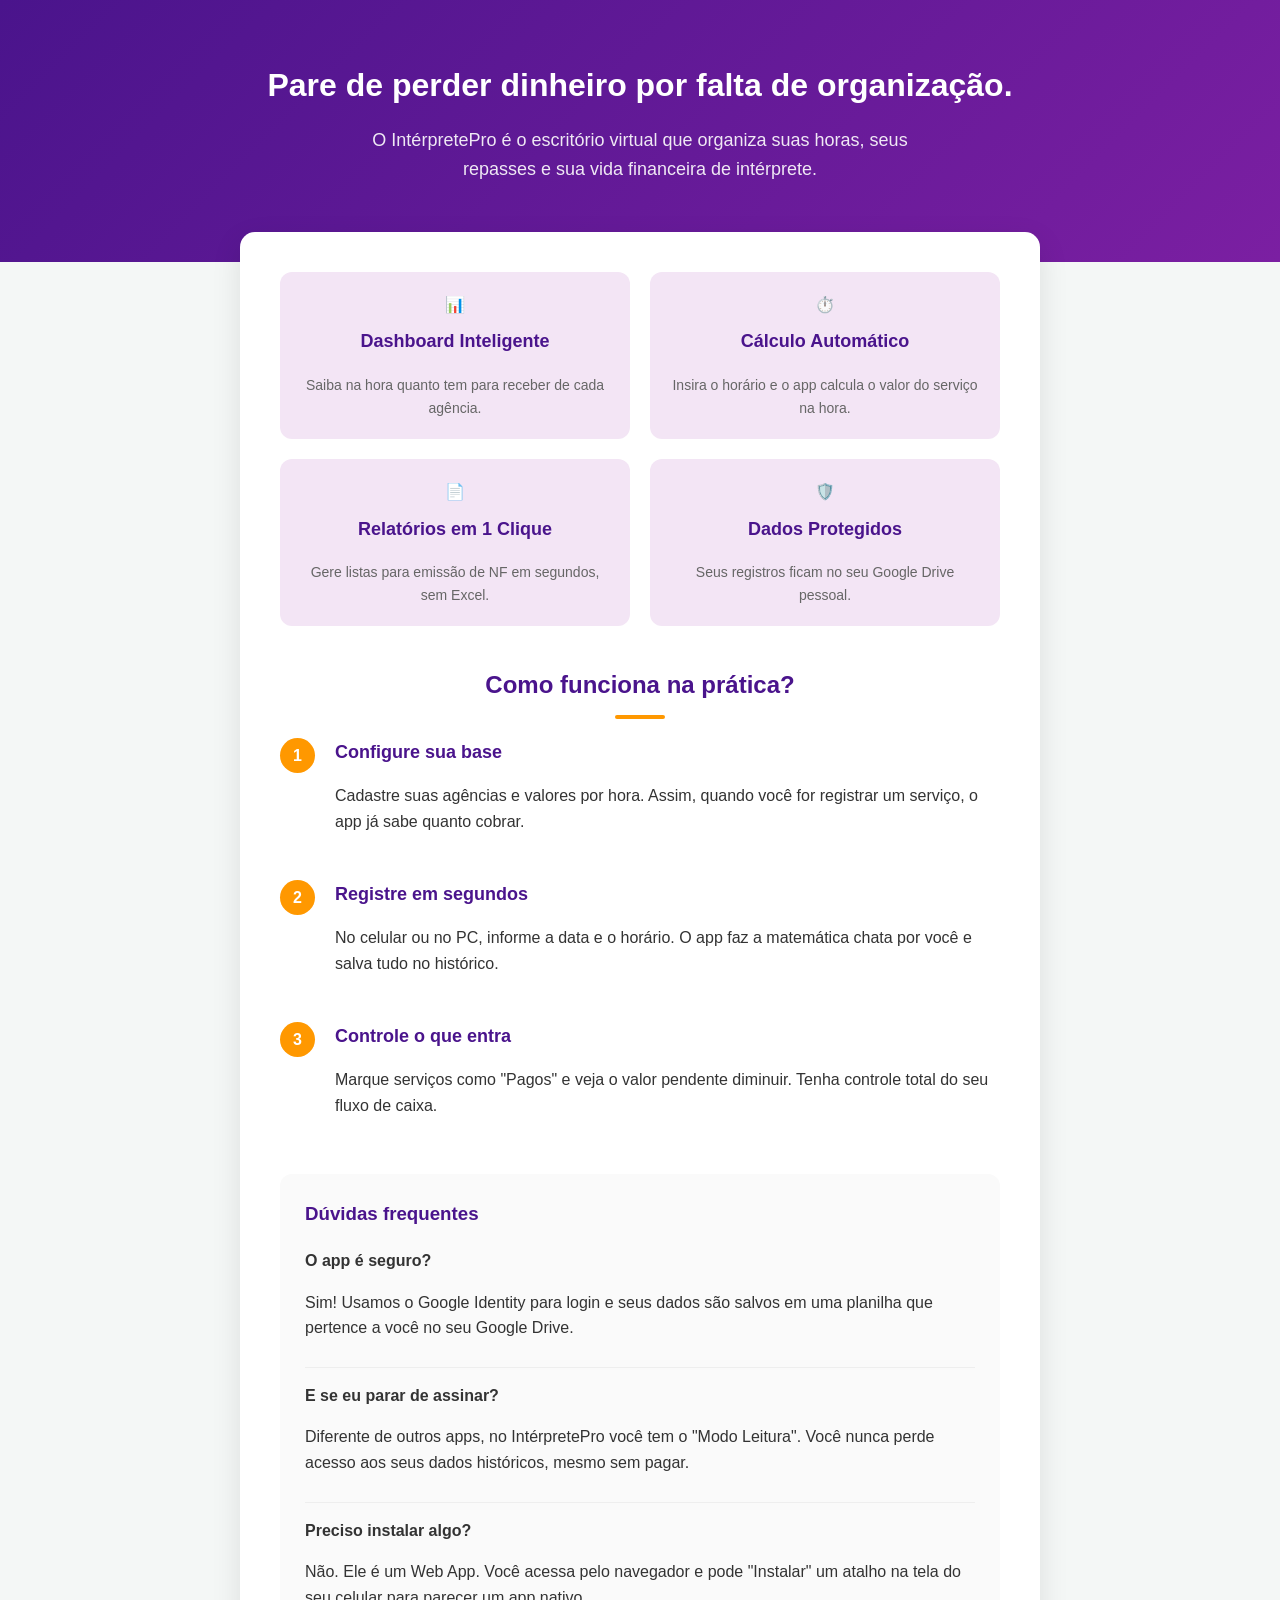
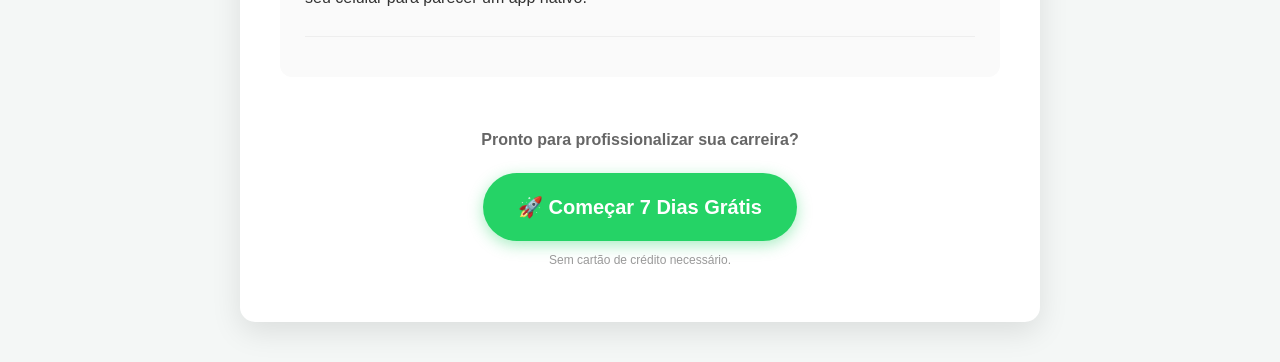
==== como-funciona.html @ 956e814c "Create como-funciona.html" ====
<!DOCTYPE html>
<html lang="pt-br">

<head>
    <meta charset="UTF-8">
    <meta name="viewport" content="width=device-width, initial-scale=1.0">
    <title>Conheça o IntérpretePro | Gestão para Intérpretes de LIBRAS</title>
    <style>
        /* Manteremos sua base de CSS, mas adicionando toques de Landing Page */
        body {
            font-family: 'Segoe UI', sans-serif;
            background-color: #f4f7f6;
            margin: 0;
            color: #333;
            line-height: 1.6;
        }

        .hero {
            background: linear-gradient(135deg, #4a148c, #7b1fa2);
            color: white;
            padding: 60px 20px;
            text-align: center;
        }

        .hero h1 {
            font-size: 32px;
            margin: 0;
            font-weight: 900;
        }

        .hero p {
            font-size: 18px;
            opacity: 0.9;
            margin-top: 15px;
            max-width: 600px;
            margin-left: auto;
            margin-right: auto;
        }

        .container {
            max-width: 800px;
            margin: -30px auto 40px;
            background: white;
            border-radius: 15px;
            box-shadow: 0 10px 30px rgba(0, 0, 0, 0.1);
            padding: 40px;
            box-sizing: border-box;
        }

        /* Seção de Benefícios (Venda) */
        .venda-grid {
            display: grid;
            grid-template-columns: 1fr 1fr;
            gap: 20px;
            margin-bottom: 40px;
        }

        .venda-card {
            background: #f3e5f5;
            padding: 20px;
            border-radius: 12px;
            text-align: center;
        }

        .venda-card h3 {
            color: #4a148c;
            margin-top: 10px;
            font-size: 18px;
        }

        .venda-card p {
            font-size: 14px;
            color: #666;
            margin: 0;
        }

        .section-title {
            text-align: center;
            color: #4a148c;
            margin-top: 40px;
            font-size: 24px;
            position: relative;
        }

        .section-title::after {
            content: '';
            display: block;
            width: 50px;
            height: 4px;
            background: #FF9800;
            margin: 10px auto;
            border-radius: 2px;
        }

        .step {
            display: flex;
            gap: 20px;
            margin-bottom: 30px;
            align-items: flex-start;
        }

        .step-num {
            background: #FF9800;
            color: white;
            width: 35px;
            height: 35px;
            border-radius: 50%;
            display: flex;
            align-items: center;
            justify-content: center;
            font-weight: bold;
            flex-shrink: 0;
        }

        .step-content h4 {
            margin: 0 0 5px 0;
            color: #4a148c;
            font-size: 18px;
        }

        .faq {
            background: #fafafa;
            padding: 25px;
            border-radius: 12px;
            margin-top: 40px;
        }

        .faq h3 {
            margin-top: 0;
            color: #4a148c;
        }

        .faq-item {
            margin-bottom: 15px;
            border-bottom: 1px solid #eee;
            padding-bottom: 10px;
        }

        .faq-item strong {
            display: block;
            color: #333;
            margin-bottom: 5px;
        }

        .cta-final {
            text-align: center;
            margin-top: 50px;
        }

        .btn-principal {
            background: #25D366;
            color: white;
            padding: 18px 35px;
            border-radius: 50px;
            text-decoration: none;
            font-weight: bold;
            font-size: 20px;
            display: inline-block;
            box-shadow: 0 4px 15px rgba(37, 211, 102, 0.4);
            transition: transform 0.2s;
        }

        .btn-principal:hover {
            transform: scale(1.05);
        }

        @media (max-width: 600px) {
            .venda-grid {
                grid-template-columns: 1fr;
            }

            .container {
                margin-top: 0;
                border-radius: 0;
                padding: 20px;
            }
        }
    </style>
</head>

<body>

    <div class="hero">
        <h1>Pare de perder dinheiro por falta de organização.</h1>
        <p>O IntérpretePro é o escritório virtual que organiza suas horas, seus repasses e sua vida financeira de
            intérprete.</p>
    </div>

    <div class="container">
        <div class="venda-grid">
            <div class="venda-card">
                <span>📊</span>
                <h3>Dashboard Inteligente</h3>
                <p>Saiba na hora quanto tem para receber de cada agência.</p>
            </div>
            <div class="venda-card">
                <span>⏱️</span>
                <h3>Cálculo Automático</h3>
                <p>Insira o horário e o app calcula o valor do serviço na hora.</p>
            </div>
            <div class="venda-card">
                <span>📄</span>
                <h3>Relatórios em 1 Clique</h3>
                <p>Gere listas para emissão de NF em segundos, sem Excel.</p>
            </div>
            <div class="venda-card">
                <span>🛡️</span>
                <h3>Dados Protegidos</h3>
                <p>Seus registros ficam no seu Google Drive pessoal.</p>
            </div>
        </div>

        <h2 class="section-title">Como funciona na prática?</h2>

        <div class="step">
            <div class="step-num">1</div>
            <div class="step-content">
                <h4>Configure sua base</h4>
                <p>Cadastre suas agências e valores por hora. Assim, quando você for registrar um serviço, o app já sabe
                    quanto cobrar.</p>
            </div>
        </div>

        <div class="step">
            <div class="step-num">2</div>
            <div class="step-content">
                <h4>Registre em segundos</h4>
                <p>No celular ou no PC, informe a data e o horário. O app faz a matemática chata por você e salva tudo
                    no histórico.</p>
            </div>
        </div>

        <div class="step">
            <div class="step-num">3</div>
            <div class="step-content">
                <h4>Controle o que entra</h4>
                <p>Marque serviços como "Pagos" e veja o valor pendente diminuir. Tenha controle total do seu fluxo de
                    caixa.</p>
            </div>
        </div>

        <div class="faq">
            <h3>Dúvidas frequentes</h3>
            <div class="faq-item">
                <strong>O app é seguro?</strong>
                <p>Sim! Usamos o Google Identity para login e seus dados são salvos em uma planilha que pertence a você
                    no seu Google Drive.</p>
            </div>
            <div class="faq-item">
                <strong>E se eu parar de assinar?</strong>
                <p>Diferente de outros apps, no IntérpretePro você tem o "Modo Leitura". Você nunca perde acesso aos
                    seus dados históricos, mesmo sem pagar.</p>
            </div>
            <div class="faq-item">
                <strong>Preciso instalar algo?</strong>
                <p>Não. Ele é um Web App. Você acessa pelo navegador e pode "Instalar" um atalho na tela do seu celular
                    para parecer um app nativo.</p>
            </div>
        </div>

        <div class="cta-final">
            <p style="margin-bottom: 20px; font-weight: bold; color: #666;">Pronto para profissionalizar sua carreira?
            </p>
            <a href="index.html" class="btn-principal">🚀 Começar 7 Dias Grátis</a>
            <p style="font-size: 12px; color: #999; margin-top: 10px;">Sem cartão de crédito necessário.</p>
        </div>
    </div>

</body>

</html>
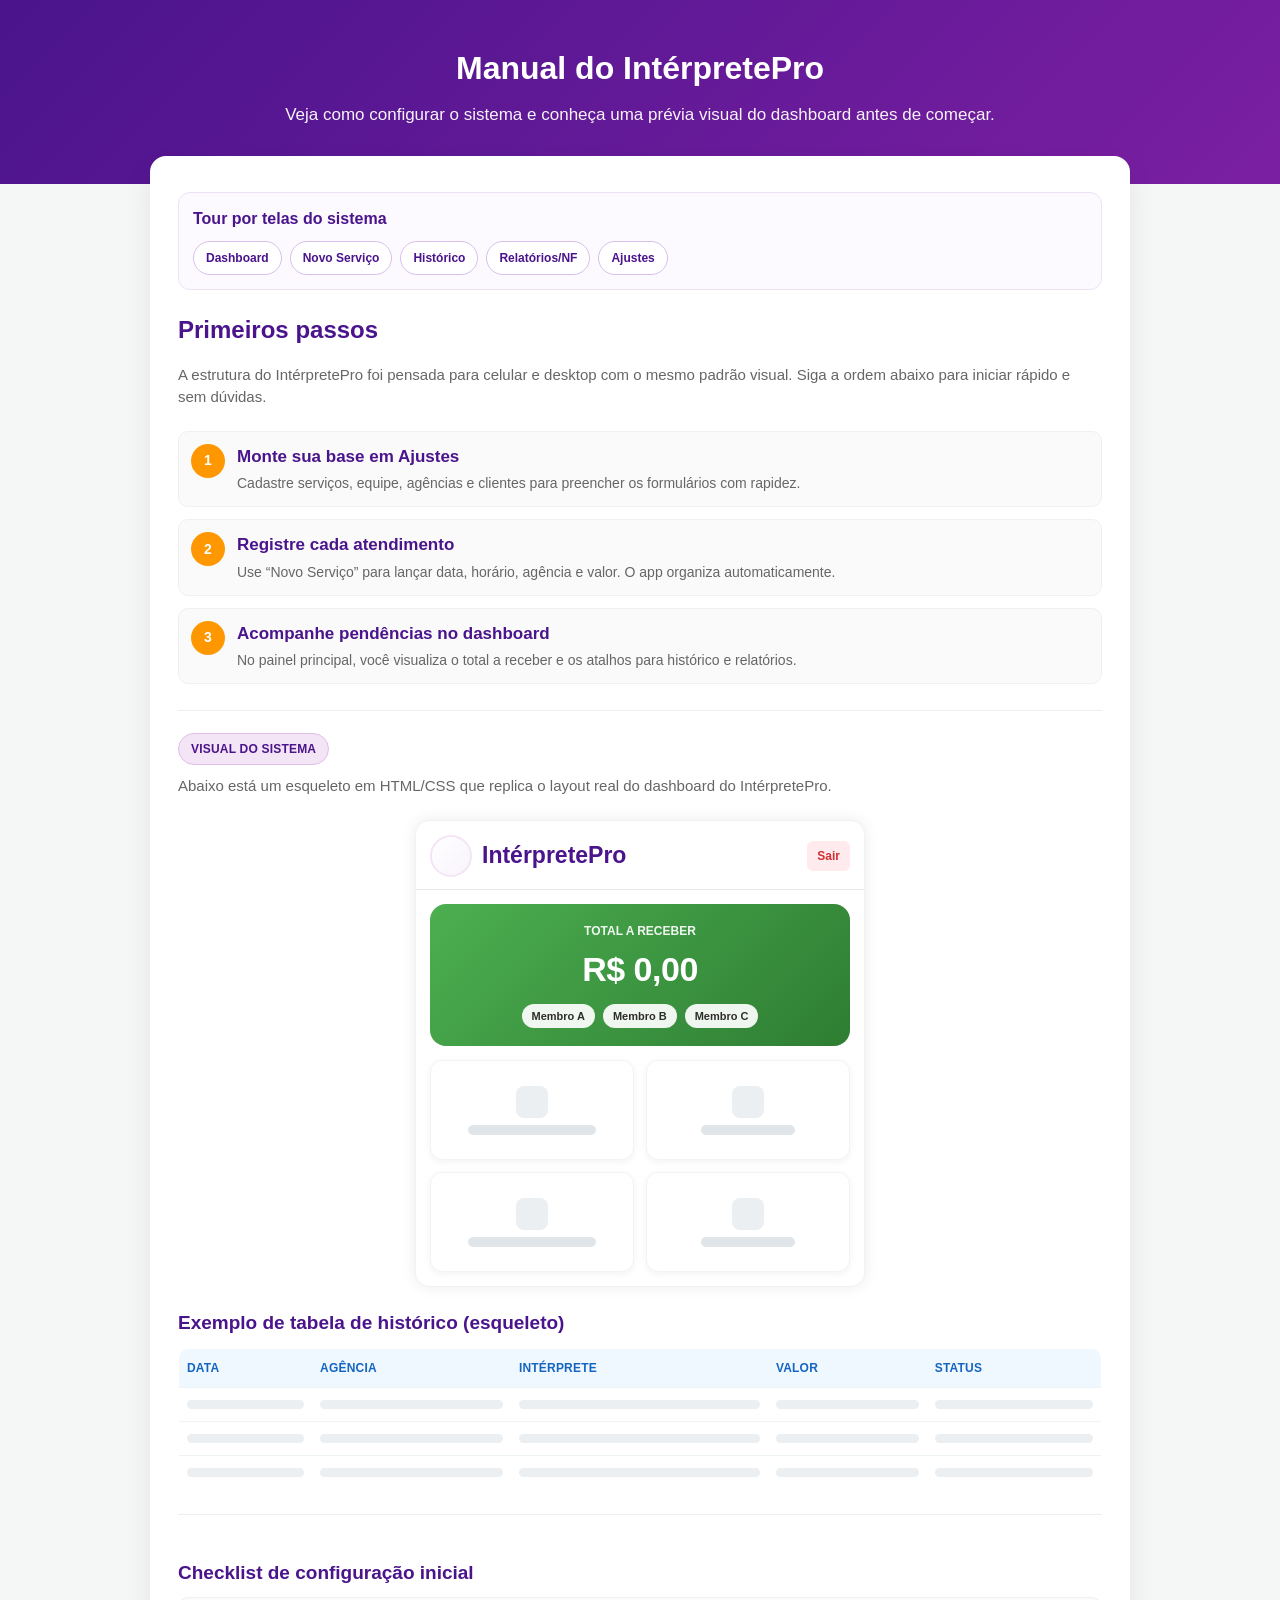
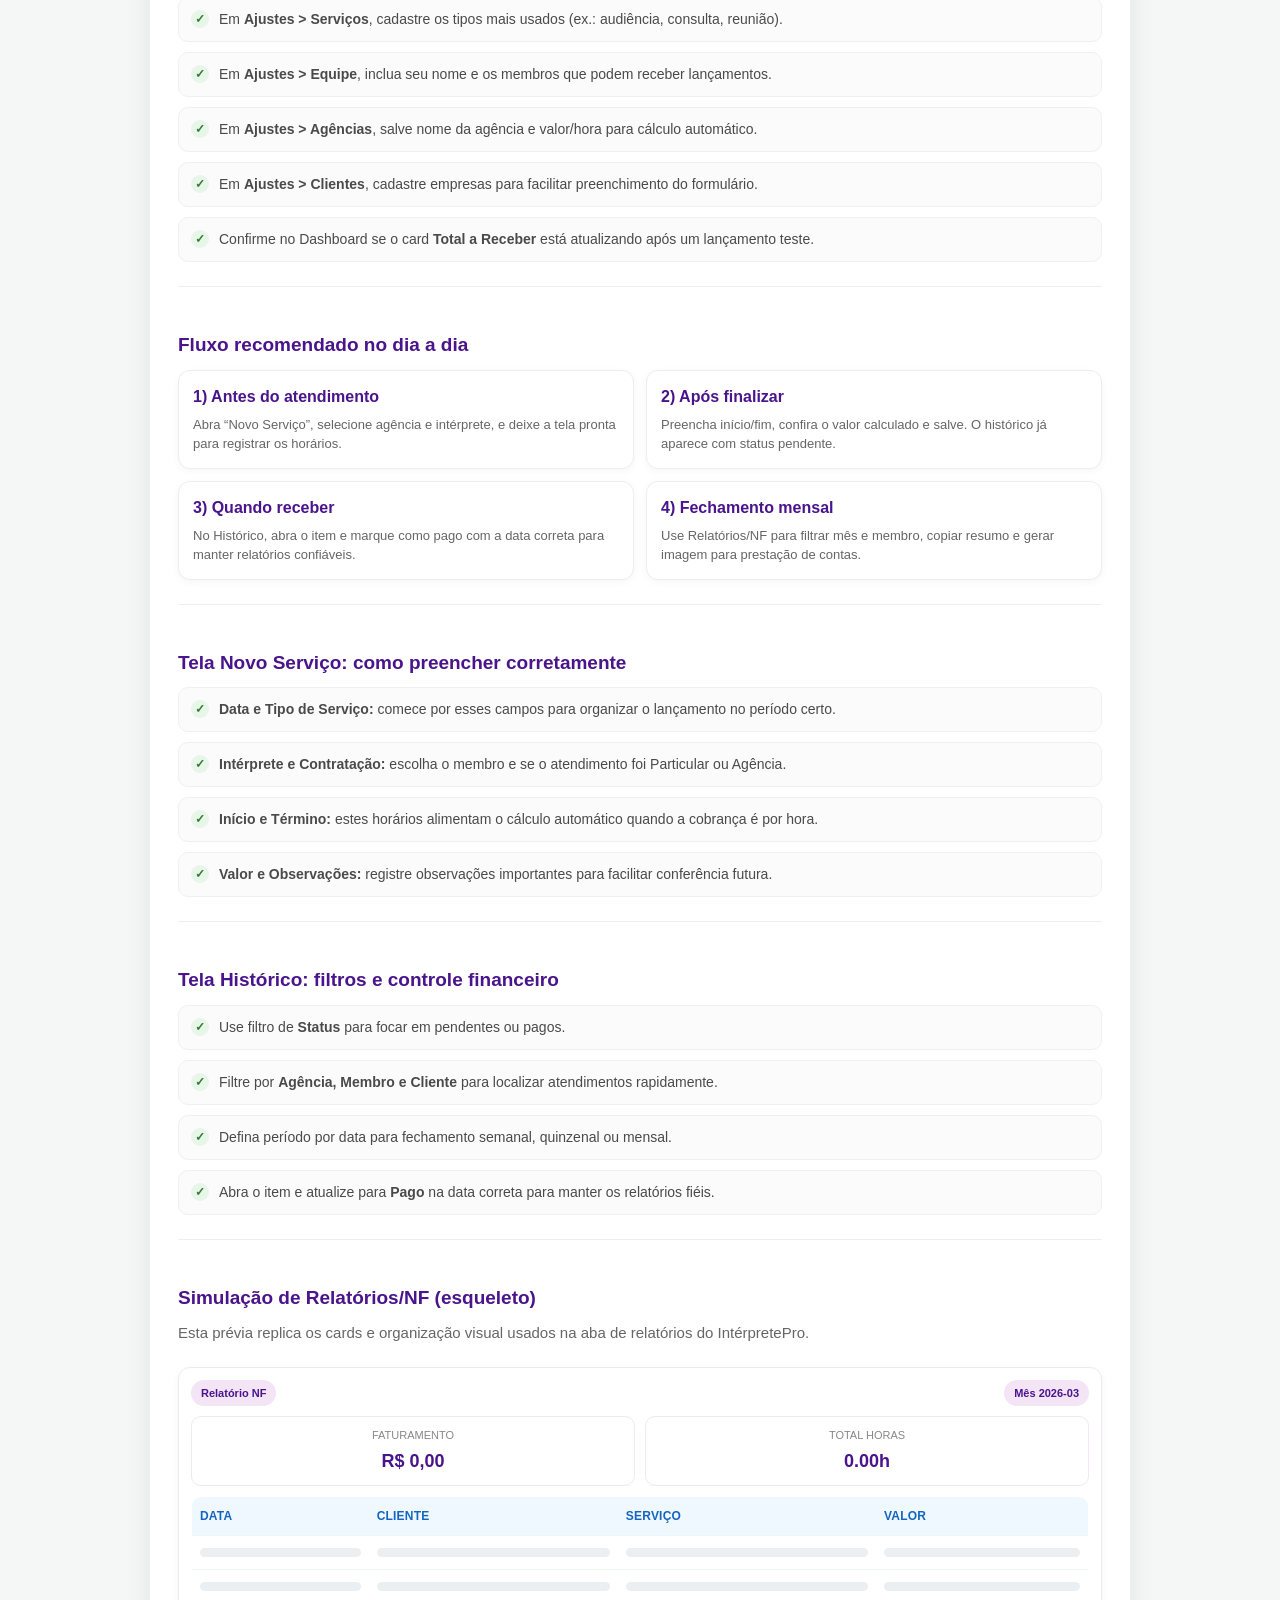
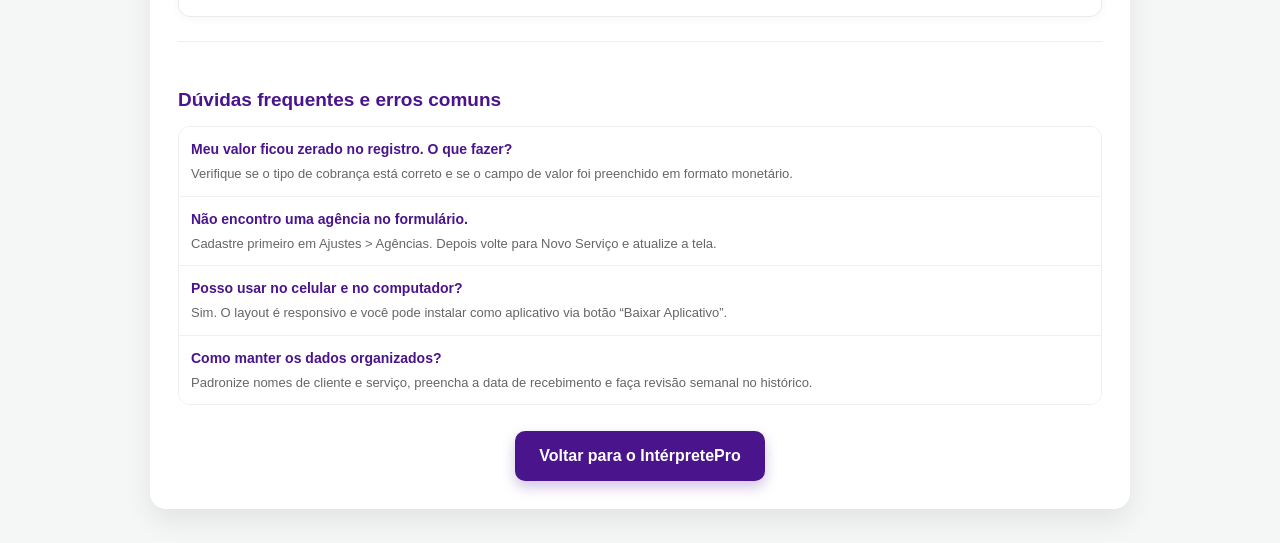
==== commit 727f6ad4: "Update como-funciona.html" ====
--- a/como-funciona.html
+++ b/como-funciona.html
@@ -1,271 +1,799 @@
 <!DOCTYPE html>
 <html lang="pt-br">
-
 <head>
-    <meta charset="UTF-8">
-    <meta name="viewport" content="width=device-width, initial-scale=1.0">
-    <title>Conheça o IntérpretePro | Gestão para Intérpretes de LIBRAS</title>
-    <style>
-        /* Manteremos sua base de CSS, mas adicionando toques de Landing Page */
-        body {
-            font-family: 'Segoe UI', sans-serif;
-            background-color: #f4f7f6;
-            margin: 0;
-            color: #333;
-            line-height: 1.6;
-        }
-
-        .hero {
-            background: linear-gradient(135deg, #4a148c, #7b1fa2);
-            color: white;
-            padding: 60px 20px;
-            text-align: center;
-        }
-
-        .hero h1 {
-            font-size: 32px;
-            margin: 0;
-            font-weight: 900;
-        }
-
-        .hero p {
-            font-size: 18px;
-            opacity: 0.9;
-            margin-top: 15px;
-            max-width: 600px;
-            margin-left: auto;
-            margin-right: auto;
-        }
-
-        .container {
-            max-width: 800px;
-            margin: -30px auto 40px;
-            background: white;
-            border-radius: 15px;
-            box-shadow: 0 10px 30px rgba(0, 0, 0, 0.1);
-            padding: 40px;
-            box-sizing: border-box;
-        }
-
-        /* Seção de Benefícios (Venda) */
-        .venda-grid {
-            display: grid;
-            grid-template-columns: 1fr 1fr;
-            gap: 20px;
-            margin-bottom: 40px;
-        }
-
-        .venda-card {
-            background: #f3e5f5;
-            padding: 20px;
-            border-radius: 12px;
-            text-align: center;
-        }
-
-        .venda-card h3 {
-            color: #4a148c;
-            margin-top: 10px;
-            font-size: 18px;
-        }
-
-        .venda-card p {
-            font-size: 14px;
-            color: #666;
-            margin: 0;
-        }
-
-        .section-title {
-            text-align: center;
-            color: #4a148c;
-            margin-top: 40px;
-            font-size: 24px;
-            position: relative;
-        }
-
-        .section-title::after {
-            content: '';
-            display: block;
-            width: 50px;
-            height: 4px;
-            background: #FF9800;
-            margin: 10px auto;
-            border-radius: 2px;
-        }
-
-        .step {
-            display: flex;
-            gap: 20px;
-            margin-bottom: 30px;
-            align-items: flex-start;
-        }
-
-        .step-num {
-            background: #FF9800;
-            color: white;
-            width: 35px;
-            height: 35px;
-            border-radius: 50%;
-            display: flex;
-            align-items: center;
-            justify-content: center;
-            font-weight: bold;
-            flex-shrink: 0;
-        }
-
-        .step-content h4 {
-            margin: 0 0 5px 0;
-            color: #4a148c;
-            font-size: 18px;
-        }
-
-        .faq {
-            background: #fafafa;
-            padding: 25px;
-            border-radius: 12px;
-            margin-top: 40px;
-        }
-
-        .faq h3 {
-            margin-top: 0;
-            color: #4a148c;
-        }
-
-        .faq-item {
-            margin-bottom: 15px;
-            border-bottom: 1px solid #eee;
-            padding-bottom: 10px;
-        }
-
-        .faq-item strong {
-            display: block;
-            color: #333;
-            margin-bottom: 5px;
-        }
-
-        .cta-final {
-            text-align: center;
-            margin-top: 50px;
-        }
-
-        .btn-principal {
-            background: #25D366;
-            color: white;
-            padding: 18px 35px;
-            border-radius: 50px;
-            text-decoration: none;
-            font-weight: bold;
-            font-size: 20px;
-            display: inline-block;
-            box-shadow: 0 4px 15px rgba(37, 211, 102, 0.4);
-            transition: transform 0.2s;
-        }
-
-        .btn-principal:hover {
-            transform: scale(1.05);
-        }
-
-        @media (max-width: 600px) {
-            .venda-grid {
-                grid-template-columns: 1fr;
-            }
-
-            .container {
-                margin-top: 0;
-                border-radius: 0;
-                padding: 20px;
-            }
-        }
-    </style>
+  <meta charset="UTF-8">
+  <meta name="viewport" content="width=device-width, initial-scale=1.0">
+  <title>Como Funciona | IntérpretePro</title>
+  <style>
+    :root {
+      --roxo: #4a148c;
+      --roxo-claro: #f3e5f5;
+      --laranja: #FF9800;
+      --verde: #2E7D32;
+      --texto: #333;
+      --texto-sec: #666;
+      --borda: #e6e6e6;
+      --bg: #f4f7f6;
+      --card: #ffffff;
+    }
+
+    * {
+      box-sizing: border-box;
+    }
+
+    body {
+      margin: 0;
+      font-family: "Segoe UI", Tahoma, Geneva, Verdana, sans-serif;
+      background: var(--bg);
+      color: var(--texto);
+      line-height: 1.5;
+      scroll-behavior: smooth;
+    }
+
+    .topo {
+      background: linear-gradient(135deg, var(--roxo), #7b1fa2);
+      color: #fff;
+      padding: 44px 20px 56px;
+      text-align: center;
+    }
+
+    .topo h1 {
+      margin: 0 0 10px;
+      font-size: 32px;
+      font-weight: 900;
+    }
+
+    .topo p {
+      margin: 0 auto;
+      max-width: 720px;
+      font-size: 17px;
+      opacity: 0.95;
+    }
+
+    .wrap {
+      width: min(980px, 94%);
+      margin: -28px auto 34px;
+      background: var(--card);
+      border-radius: 16px;
+      box-shadow: 0 12px 28px rgba(0, 0, 0, 0.08);
+      padding: 28px;
+    }
+
+    .secao-titulo {
+      margin: 0 0 16px;
+      color: var(--roxo);
+      font-size: 24px;
+      font-weight: 900;
+    }
+
+    .lead {
+      margin: 0 0 22px;
+      color: var(--texto-sec);
+      font-size: 15px;
+    }
+
+    .etapas {
+      display: grid;
+      gap: 12px;
+      margin-bottom: 26px;
+    }
+
+    .etapa {
+      display: grid;
+      grid-template-columns: 34px 1fr;
+      gap: 12px;
+      align-items: start;
+      background: #fafafa;
+      border: 1px solid #f0f0f0;
+      border-radius: 10px;
+      padding: 12px;
+    }
+
+    .etapa-num {
+      width: 34px;
+      height: 34px;
+      border-radius: 50%;
+      background: var(--laranja);
+      color: #fff;
+      display: grid;
+      place-items: center;
+      font-weight: 800;
+      font-size: 14px;
+    }
+
+    .etapa h3 {
+      margin: 0 0 4px;
+      color: var(--roxo);
+      font-size: 17px;
+    }
+
+    .etapa p {
+      margin: 0;
+      color: var(--texto-sec);
+      font-size: 14px;
+    }
+
+    .manual-area {
+      margin-top: 18px;
+      border-top: 1px solid #efefef;
+      padding-top: 22px;
+    }
+
+    .manual-label {
+      margin: 0 0 10px;
+      display: inline-block;
+      background: var(--roxo-claro);
+      color: var(--roxo);
+      border: 1px solid #e1bee7;
+      border-radius: 999px;
+      padding: 6px 12px;
+      font-size: 12px;
+      font-weight: 800;
+      letter-spacing: 0.2px;
+      text-transform: uppercase;
+    }
+
+    .tour {
+      margin: 8px 0 22px;
+      padding: 14px;
+      border: 1px solid #ece2f3;
+      background: #fcf9ff;
+      border-radius: 12px;
+    }
+
+    .tour h3 {
+      margin: 0 0 10px;
+      color: var(--roxo);
+      font-size: 16px;
+    }
+
+    .tour-links {
+      display: flex;
+      flex-wrap: wrap;
+      gap: 8px;
+    }
+
+    .tour-links a {
+      text-decoration: none;
+      color: var(--roxo);
+      border: 1px solid #d9c0eb;
+      background: #fff;
+      border-radius: 999px;
+      padding: 7px 12px;
+      font-size: 12px;
+      font-weight: 800;
+      transition: 0.2s;
+    }
+
+    .tour-links a:hover {
+      background: var(--roxo);
+      color: #fff;
+      border-color: var(--roxo);
+    }
+
+    /* Mock visual do app (esqueleto) */
+    .app-mock {
+      max-width: 450px;
+      margin: 8px auto 0;
+      border-radius: 14px;
+      background: #fff;
+      box-shadow: 0 0 15px rgba(0, 0, 0, 0.08);
+      border: 1px solid #f2f2f2;
+      overflow: hidden;
+    }
+
+    .mock-header {
+      display: flex;
+      align-items: center;
+      justify-content: space-between;
+      gap: 12px;
+      padding: 14px 14px 12px;
+      border-bottom: 1px solid var(--borda);
+    }
+
+    .mock-brand {
+      display: flex;
+      align-items: center;
+      gap: 10px;
+    }
+
+    .mock-logo {
+      width: 42px;
+      height: 42px;
+      border-radius: 50%;
+      border: 2px solid var(--roxo-claro);
+      background: linear-gradient(135deg, #fff, #f8f3fb);
+    }
+
+    .mock-brand-text {
+      font-size: 23px;
+      font-weight: 900;
+      color: var(--roxo);
+    }
+
+    .mock-logout {
+      background: #ffebee;
+      color: #d32f2f;
+      font-size: 12px;
+      font-weight: 700;
+      padding: 6px 10px;
+      border-radius: 6px;
+    }
+
+    .mock-main {
+      padding: 14px;
+    }
+
+    .mock-dash {
+      background: linear-gradient(135deg, #4CAF50, #2E7D32);
+      border-radius: 16px;
+      color: #fff;
+      text-align: center;
+      padding: 18px 14px;
+    }
+
+    .mock-dash small {
+      display: block;
+      font-size: 12px;
+      opacity: 0.92;
+      text-transform: uppercase;
+      font-weight: 700;
+    }
+
+    .mock-dash strong {
+      display: block;
+      margin-top: 4px;
+      font-size: 34px;
+      font-weight: 900;
+      letter-spacing: -0.5px;
+    }
+
+    .mock-tags {
+      margin-top: 9px;
+      display: flex;
+      justify-content: center;
+      gap: 8px;
+      flex-wrap: wrap;
+    }
+
+    .mock-tag {
+      background: rgba(255, 255, 255, 0.92);
+      color: #2d2d2d;
+      border-radius: 16px;
+      font-size: 11px;
+      padding: 4px 10px;
+      font-weight: 700;
+    }
+
+    .mock-menu {
+      margin-top: 14px;
+      display: grid;
+      grid-template-columns: 1fr 1fr;
+      gap: 12px;
+    }
+
+    .mock-btn {
+      background: #fff;
+      border: none;
+      border-radius: 12px;
+      box-shadow: 0 2px 8px rgba(0, 0, 0, 0.05);
+      min-height: 100px;
+      padding: 12px 10px;
+      text-align: center;
+      border: 1px solid #f3f3f3;
+      display: flex;
+      flex-direction: column;
+      align-items: center;
+      justify-content: center;
+      gap: 7px;
+    }
+
+    .mock-icon {
+      width: 32px;
+      height: 32px;
+      border-radius: 8px;
+      background: #eceff1;
+    }
+
+    .mock-text {
+      height: 10px;
+      border-radius: 6px;
+      background: #dfe5e8;
+      width: 70%;
+    }
+
+    .mock-text.short {
+      width: 52%;
+    }
+
+    .manual-sub {
+      margin: 22px 0 10px;
+      color: var(--roxo);
+      font-size: 19px;
+      font-weight: 800;
+    }
+
+    .tabela-mock {
+      width: 100%;
+      border-collapse: collapse;
+      overflow: hidden;
+      border-radius: 10px;
+      border: 1px solid #e8eef1;
+    }
+
+    .tabela-mock th {
+      text-align: left;
+      background: #f0f8ff;
+      color: #1565c0;
+      font-size: 12px;
+      padding: 10px 8px;
+      text-transform: uppercase;
+      letter-spacing: 0.2px;
+    }
+
+    .tabela-mock td {
+      border-top: 1px solid #eef3f5;
+      padding: 10px 8px;
+      height: 34px;
+    }
+
+    .linha-esqueleto {
+      width: 100%;
+      height: 9px;
+      border-radius: 6px;
+      background: #eceff1;
+    }
+
+    .bloco {
+      margin-top: 24px;
+      border-top: 1px solid #efefef;
+      padding-top: 22px;
+      scroll-margin-top: 20px;
+    }
+
+    .checklist {
+      display: grid;
+      gap: 10px;
+      margin: 0;
+      padding: 0;
+      list-style: none;
+    }
+
+    .checklist li {
+      display: flex;
+      gap: 10px;
+      align-items: start;
+      background: #fbfbfb;
+      border: 1px solid #f0f0f0;
+      border-radius: 10px;
+      padding: 11px 12px;
+      color: #4a4a4a;
+      font-size: 14px;
+    }
+
+    .check {
+      margin-top: 1px;
+      width: 18px;
+      height: 18px;
+      border-radius: 50%;
+      background: #e8f5e9;
+      color: var(--verde);
+      display: grid;
+      place-items: center;
+      font-size: 12px;
+      font-weight: 900;
+      flex-shrink: 0;
+    }
+
+    .fluxo-grid {
+      display: grid;
+      grid-template-columns: 1fr 1fr;
+      gap: 12px;
+    }
+
+    .fluxo-card {
+      background: #fff;
+      border: 1px solid #ededed;
+      border-radius: 12px;
+      padding: 14px;
+      box-shadow: 0 2px 8px rgba(0, 0, 0, 0.04);
+    }
+
+    .fluxo-card h4 {
+      margin: 0 0 6px;
+      color: var(--roxo);
+      font-size: 16px;
+    }
+
+    .fluxo-card p {
+      margin: 0;
+      color: var(--texto-sec);
+      font-size: 13px;
+    }
+
+    .mock-relatorio {
+      margin-top: 10px;
+      border: 1px solid #ececec;
+      border-radius: 12px;
+      padding: 12px;
+      background: #fff;
+      box-shadow: 0 2px 8px rgba(0, 0, 0, 0.04);
+    }
+
+    .mock-rel-head {
+      display: flex;
+      justify-content: space-between;
+      align-items: center;
+      margin-bottom: 10px;
+      gap: 10px;
+    }
+
+    .mock-pill {
+      background: #f3e5f5;
+      color: var(--roxo);
+      border-radius: 999px;
+      padding: 5px 10px;
+      font-size: 11px;
+      font-weight: 800;
+    }
+
+    .mock-stats {
+      display: grid;
+      grid-template-columns: 1fr 1fr;
+      gap: 10px;
+      margin-bottom: 10px;
+    }
+
+    .mock-stat {
+      border: 1px solid #f1e7f5;
+      border-radius: 10px;
+      padding: 10px;
+      background: #fff;
+      text-align: center;
+    }
+
+    .mock-stat span {
+      display: block;
+      font-size: 11px;
+      color: #888;
+      text-transform: uppercase;
+    }
+
+    .mock-stat strong {
+      display: block;
+      margin-top: 4px;
+      color: var(--roxo);
+      font-size: 18px;
+    }
+
+    .faq {
+      margin-top: 12px;
+      border: 1px solid #eeeeee;
+      border-radius: 12px;
+      overflow: hidden;
+    }
+
+    .faq-item {
+      padding: 12px;
+      border-bottom: 1px solid #f1f1f1;
+      background: #fff;
+    }
+
+    .faq-item:last-child {
+      border-bottom: none;
+    }
+
+    .faq-item strong {
+      color: var(--roxo);
+      display: block;
+      margin-bottom: 4px;
+      font-size: 14px;
+    }
+
+    .faq-item p {
+      margin: 0;
+      color: var(--texto-sec);
+      font-size: 13px;
+    }
+
+    .cta {
+      text-align: center;
+      margin-top: 26px;
+    }
+
+    .btn-voltar {
+      display: inline-block;
+      text-decoration: none;
+      background: var(--roxo);
+      color: #fff;
+      font-weight: 800;
+      padding: 13px 24px;
+      border-radius: 10px;
+      box-shadow: 0 6px 14px rgba(74, 20, 140, 0.25);
+    }
+
+    @media (max-width: 700px) {
+      .topo {
+        padding: 36px 16px 50px;
+      }
+
+      .topo h1 {
+        font-size: 27px;
+      }
+
+      .wrap {
+        width: 100%;
+        margin: -20px auto 0;
+        border-radius: 0;
+        padding: 20px 16px 30px;
+      }
+
+      .mock-brand-text {
+        font-size: 20px;
+      }
+
+      .fluxo-grid {
+        grid-template-columns: 1fr;
+      }
+    }
+  </style>
 </head>
-
 <body>
-
-    <div class="hero">
-        <h1>Pare de perder dinheiro por falta de organização.</h1>
-        <p>O IntérpretePro é o escritório virtual que organiza suas horas, seus repasses e sua vida financeira de
-            intérprete.</p>
+  <header class="topo">
+    <h1>Manual do IntérpretePro</h1>
+    <p>Veja como configurar o sistema e conheça uma prévia visual do dashboard antes de começar.</p>
+  </header>
+
+  <main class="wrap">
+    <nav class="tour" aria-label="Tour por telas">
+      <h3>Tour por telas do sistema</h3>
+      <div class="tour-links">
+        <a href="#tela-dashboard">Dashboard</a>
+        <a href="#tela-novo-servico">Novo Serviço</a>
+        <a href="#tela-historico">Histórico</a>
+        <a href="#tela-relatorios">Relatórios/NF</a>
+        <a href="#tela-ajustes">Ajustes</a>
+      </div>
+    </nav>
+
+    <h2 class="secao-titulo">Primeiros passos</h2>
+    <p class="lead">
+      A estrutura do IntérpretePro foi pensada para celular e desktop com o mesmo padrão visual.
+      Siga a ordem abaixo para iniciar rápido e sem dúvidas.
+    </p>
+
+    <section class="etapas" aria-label="Etapas de configuração">
+      <article class="etapa">
+        <div class="etapa-num">1</div>
+        <div>
+          <h3>Monte sua base em Ajustes</h3>
+          <p>Cadastre serviços, equipe, agências e clientes para preencher os formulários com rapidez.</p>
+        </div>
+      </article>
+      <article class="etapa">
+        <div class="etapa-num">2</div>
+        <div>
+          <h3>Registre cada atendimento</h3>
+          <p>Use “Novo Serviço” para lançar data, horário, agência e valor. O app organiza automaticamente.</p>
+        </div>
+      </article>
+      <article class="etapa">
+        <div class="etapa-num">3</div>
+        <div>
+          <h3>Acompanhe pendências no dashboard</h3>
+          <p>No painel principal, você visualiza o total a receber e os atalhos para histórico e relatórios.</p>
+        </div>
+      </article>
+    </section>
+
+    <section class="manual-area" id="tela-dashboard" aria-label="Simulação visual do dashboard">
+      <span class="manual-label">Visual do sistema</span>
+      <p class="lead">Abaixo está um esqueleto em HTML/CSS que replica o layout real do dashboard do IntérpretePro.</p>
+
+      <div class="app-mock">
+        <div class="mock-header">
+          <div class="mock-brand">
+            <div class="mock-logo"></div>
+            <span class="mock-brand-text">IntérpretePro</span>
+          </div>
+          <span class="mock-logout">Sair</span>
+        </div>
+
+        <div class="mock-main">
+          <div class="mock-dash">
+            <small>Total a Receber</small>
+            <strong>R$ 0,00</strong>
+            <div class="mock-tags">
+              <span class="mock-tag">Membro A</span>
+              <span class="mock-tag">Membro B</span>
+              <span class="mock-tag">Membro C</span>
+            </div>
+          </div>
+
+          <div class="mock-menu">
+            <div class="mock-btn">
+              <div class="mock-icon"></div>
+              <div class="mock-text"></div>
+            </div>
+            <div class="mock-btn">
+              <div class="mock-icon"></div>
+              <div class="mock-text short"></div>
+            </div>
+            <div class="mock-btn">
+              <div class="mock-icon"></div>
+              <div class="mock-text"></div>
+            </div>
+            <div class="mock-btn">
+              <div class="mock-icon"></div>
+              <div class="mock-text short"></div>
+            </div>
+          </div>
+        </div>
+      </div>
+
+      <h3 class="manual-sub">Exemplo de tabela de histórico (esqueleto)</h3>
+      <table class="tabela-mock" aria-label="Tabela visual de histórico">
+        <thead>
+          <tr>
+            <th>Data</th>
+            <th>Agência</th>
+            <th>Intérprete</th>
+            <th>Valor</th>
+            <th>Status</th>
+          </tr>
+        </thead>
+        <tbody>
+          <tr>
+            <td><div class="linha-esqueleto"></div></td>
+            <td><div class="linha-esqueleto"></div></td>
+            <td><div class="linha-esqueleto"></div></td>
+            <td><div class="linha-esqueleto"></div></td>
+            <td><div class="linha-esqueleto"></div></td>
+          </tr>
+          <tr>
+            <td><div class="linha-esqueleto"></div></td>
+            <td><div class="linha-esqueleto"></div></td>
+            <td><div class="linha-esqueleto"></div></td>
+            <td><div class="linha-esqueleto"></div></td>
+            <td><div class="linha-esqueleto"></div></td>
+          </tr>
+          <tr>
+            <td><div class="linha-esqueleto"></div></td>
+            <td><div class="linha-esqueleto"></div></td>
+            <td><div class="linha-esqueleto"></div></td>
+            <td><div class="linha-esqueleto"></div></td>
+            <td><div class="linha-esqueleto"></div></td>
+          </tr>
+        </tbody>
+      </table>
+    </section>
+
+    <section class="bloco" id="tela-ajustes" aria-label="Checklist de configuração inicial">
+      <h3 class="manual-sub">Checklist de configuração inicial</h3>
+      <ul class="checklist">
+        <li><span class="check">✓</span><span>Em <strong>Ajustes &gt; Serviços</strong>, cadastre os tipos mais usados (ex.: audiência, consulta, reunião).</span></li>
+        <li><span class="check">✓</span><span>Em <strong>Ajustes &gt; Equipe</strong>, inclua seu nome e os membros que podem receber lançamentos.</span></li>
+        <li><span class="check">✓</span><span>Em <strong>Ajustes &gt; Agências</strong>, salve nome da agência e valor/hora para cálculo automático.</span></li>
+        <li><span class="check">✓</span><span>Em <strong>Ajustes &gt; Clientes</strong>, cadastre empresas para facilitar preenchimento do formulário.</span></li>
+        <li><span class="check">✓</span><span>Confirme no Dashboard se o card <strong>Total a Receber</strong> está atualizando após um lançamento teste.</span></li>
+      </ul>
+    </section>
+
+    <section class="bloco" aria-label="Fluxo de uso diário">
+      <h3 class="manual-sub">Fluxo recomendado no dia a dia</h3>
+      <div class="fluxo-grid">
+        <article class="fluxo-card">
+          <h4>1) Antes do atendimento</h4>
+          <p>Abra “Novo Serviço”, selecione agência e intérprete, e deixe a tela pronta para registrar os horários.</p>
+        </article>
+        <article class="fluxo-card">
+          <h4>2) Após finalizar</h4>
+          <p>Preencha início/fim, confira o valor calculado e salve. O histórico já aparece com status pendente.</p>
+        </article>
+        <article class="fluxo-card">
+          <h4>3) Quando receber</h4>
+          <p>No Histórico, abra o item e marque como pago com a data correta para manter relatórios confiáveis.</p>
+        </article>
+        <article class="fluxo-card">
+          <h4>4) Fechamento mensal</h4>
+          <p>Use Relatórios/NF para filtrar mês e membro, copiar resumo e gerar imagem para prestação de contas.</p>
+        </article>
+      </div>
+    </section>
+
+    <section class="bloco" id="tela-novo-servico" aria-label="Guia da tela Novo Serviço">
+      <h3 class="manual-sub">Tela Novo Serviço: como preencher corretamente</h3>
+      <ul class="checklist">
+        <li><span class="check">✓</span><span><strong>Data e Tipo de Serviço:</strong> comece por esses campos para organizar o lançamento no período certo.</span></li>
+        <li><span class="check">✓</span><span><strong>Intérprete e Contratação:</strong> escolha o membro e se o atendimento foi Particular ou Agência.</span></li>
+        <li><span class="check">✓</span><span><strong>Início e Término:</strong> estes horários alimentam o cálculo automático quando a cobrança é por hora.</span></li>
+        <li><span class="check">✓</span><span><strong>Valor e Observações:</strong> registre observações importantes para facilitar conferência futura.</span></li>
+      </ul>
+    </section>
+
+    <section class="bloco" id="tela-historico" aria-label="Guia da tela Histórico">
+      <h3 class="manual-sub">Tela Histórico: filtros e controle financeiro</h3>
+      <ul class="checklist">
+        <li><span class="check">✓</span><span>Use filtro de <strong>Status</strong> para focar em pendentes ou pagos.</span></li>
+        <li><span class="check">✓</span><span>Filtre por <strong>Agência, Membro e Cliente</strong> para localizar atendimentos rapidamente.</span></li>
+        <li><span class="check">✓</span><span>Defina período por data para fechamento semanal, quinzenal ou mensal.</span></li>
+        <li><span class="check">✓</span><span>Abra o item e atualize para <strong>Pago</strong> na data correta para manter os relatórios fiéis.</span></li>
+      </ul>
+    </section>
+
+    <section class="bloco" id="tela-relatorios" aria-label="Simulação da área de relatórios">
+      <h3 class="manual-sub">Simulação de Relatórios/NF (esqueleto)</h3>
+      <p class="lead">Esta prévia replica os cards e organização visual usados na aba de relatórios do IntérpretePro.</p>
+
+      <div class="mock-relatorio">
+        <div class="mock-rel-head">
+          <span class="mock-pill">Relatório NF</span>
+          <span class="mock-pill">Mês 2026-03</span>
+        </div>
+
+        <div class="mock-stats">
+          <div class="mock-stat">
+            <span>Faturamento</span>
+            <strong>R$ 0,00</strong>
+          </div>
+          <div class="mock-stat">
+            <span>Total Horas</span>
+            <strong>0.00h</strong>
+          </div>
+        </div>
+
+        <table class="tabela-mock" aria-label="Tabela visual de relatório">
+          <thead>
+            <tr>
+              <th>Data</th>
+              <th>Cliente</th>
+              <th>Serviço</th>
+              <th>Valor</th>
+            </tr>
+          </thead>
+          <tbody>
+            <tr>
+              <td><div class="linha-esqueleto"></div></td>
+              <td><div class="linha-esqueleto"></div></td>
+              <td><div class="linha-esqueleto"></div></td>
+              <td><div class="linha-esqueleto"></div></td>
+            </tr>
+            <tr>
+              <td><div class="linha-esqueleto"></div></td>
+              <td><div class="linha-esqueleto"></div></td>
+              <td><div class="linha-esqueleto"></div></td>
+              <td><div class="linha-esqueleto"></div></td>
+            </tr>
+          </tbody>
+        </table>
+      </div>
+    </section>
+
+    <section class="bloco" aria-label="Dúvidas frequentes e erros comuns">
+      <h3 class="manual-sub">Dúvidas frequentes e erros comuns</h3>
+      <div class="faq">
+        <div class="faq-item">
+          <strong>Meu valor ficou zerado no registro. O que fazer?</strong>
+          <p>Verifique se o tipo de cobrança está correto e se o campo de valor foi preenchido em formato monetário.</p>
+        </div>
+        <div class="faq-item">
+          <strong>Não encontro uma agência no formulário.</strong>
+          <p>Cadastre primeiro em Ajustes &gt; Agências. Depois volte para Novo Serviço e atualize a tela.</p>
+        </div>
+        <div class="faq-item">
+          <strong>Posso usar no celular e no computador?</strong>
+          <p>Sim. O layout é responsivo e você pode instalar como aplicativo via botão “Baixar Aplicativo”.</p>
+        </div>
+        <div class="faq-item">
+          <strong>Como manter os dados organizados?</strong>
+          <p>Padronize nomes de cliente e serviço, preencha a data de recebimento e faça revisão semanal no histórico.</p>
+        </div>
+      </div>
+    </section>
+
+    <div class="cta">
+      <a class="btn-voltar" href="index.html">Voltar para o IntérpretePro</a>
     </div>
-
-    <div class="container">
-        <div class="venda-grid">
-            <div class="venda-card">
-                <span>📊</span>
-                <h3>Dashboard Inteligente</h3>
-                <p>Saiba na hora quanto tem para receber de cada agência.</p>
-            </div>
-            <div class="venda-card">
-                <span>⏱️</span>
-                <h3>Cálculo Automático</h3>
-                <p>Insira o horário e o app calcula o valor do serviço na hora.</p>
-            </div>
-            <div class="venda-card">
-                <span>📄</span>
-                <h3>Relatórios em 1 Clique</h3>
-                <p>Gere listas para emissão de NF em segundos, sem Excel.</p>
-            </div>
-            <div class="venda-card">
-                <span>🛡️</span>
-                <h3>Dados Protegidos</h3>
-                <p>Seus registros ficam no seu Google Drive pessoal.</p>
-            </div>
-        </div>
-
-        <h2 class="section-title">Como funciona na prática?</h2>
-
-        <div class="step">
-            <div class="step-num">1</div>
-            <div class="step-content">
-                <h4>Configure sua base</h4>
-                <p>Cadastre suas agências e valores por hora. Assim, quando você for registrar um serviço, o app já sabe
-                    quanto cobrar.</p>
-            </div>
-        </div>
-
-        <div class="step">
-            <div class="step-num">2</div>
-            <div class="step-content">
-                <h4>Registre em segundos</h4>
-                <p>No celular ou no PC, informe a data e o horário. O app faz a matemática chata por você e salva tudo
-                    no histórico.</p>
-            </div>
-        </div>
-
-        <div class="step">
-            <div class="step-num">3</div>
-            <div class="step-content">
-                <h4>Controle o que entra</h4>
-                <p>Marque serviços como "Pagos" e veja o valor pendente diminuir. Tenha controle total do seu fluxo de
-                    caixa.</p>
-            </div>
-        </div>
-
-        <div class="faq">
-            <h3>Dúvidas frequentes</h3>
-            <div class="faq-item">
-                <strong>O app é seguro?</strong>
-                <p>Sim! Usamos o Google Identity para login e seus dados são salvos em uma planilha que pertence a você
-                    no seu Google Drive.</p>
-            </div>
-            <div class="faq-item">
-                <strong>E se eu parar de assinar?</strong>
-                <p>Diferente de outros apps, no IntérpretePro você tem o "Modo Leitura". Você nunca perde acesso aos
-                    seus dados históricos, mesmo sem pagar.</p>
-            </div>
-            <div class="faq-item">
-                <strong>Preciso instalar algo?</strong>
-                <p>Não. Ele é um Web App. Você acessa pelo navegador e pode "Instalar" um atalho na tela do seu celular
-                    para parecer um app nativo.</p>
-            </div>
-        </div>
-
-        <div class="cta-final">
-            <p style="margin-bottom: 20px; font-weight: bold; color: #666;">Pronto para profissionalizar sua carreira?
-            </p>
-            <a href="index.html" class="btn-principal">🚀 Começar 7 Dias Grátis</a>
-            <p style="font-size: 12px; color: #999; margin-top: 10px;">Sem cartão de crédito necessário.</p>
-        </div>
-    </div>
-
+  </main>
 </body>
-
 </html>
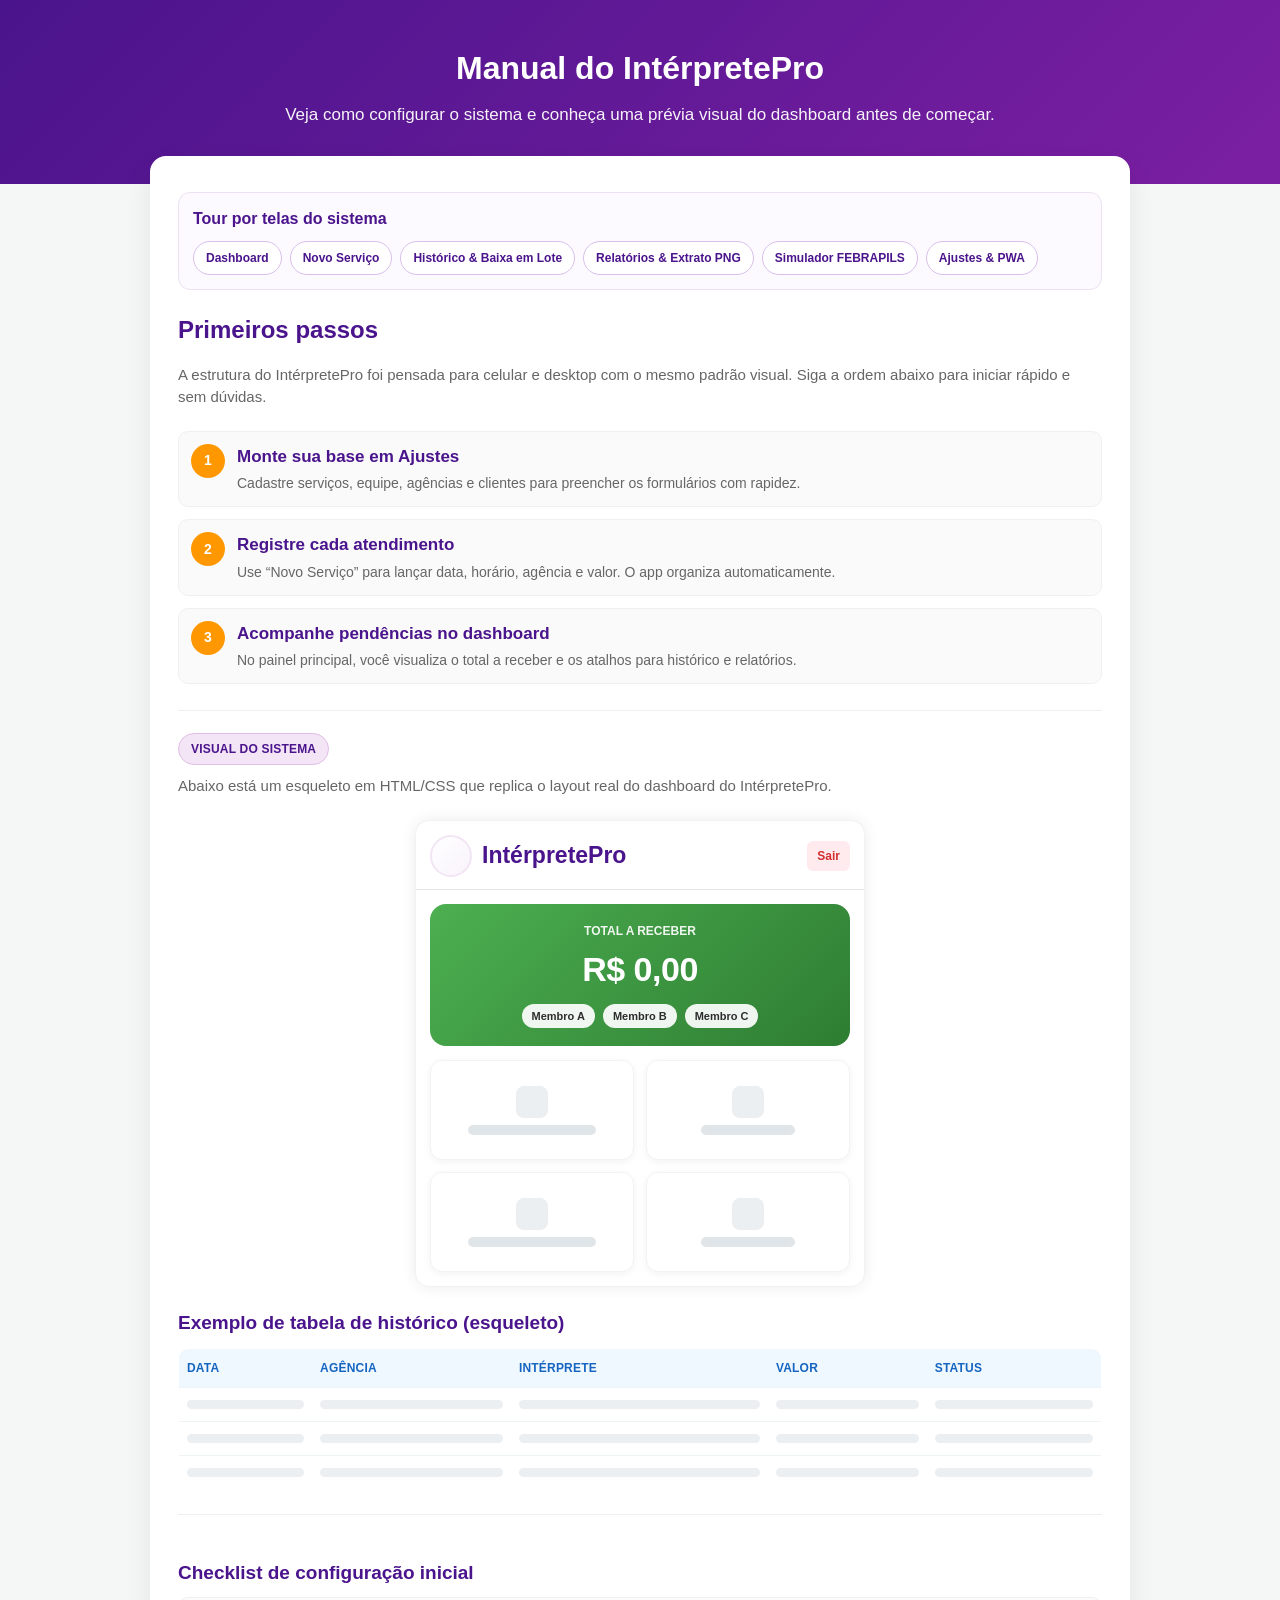
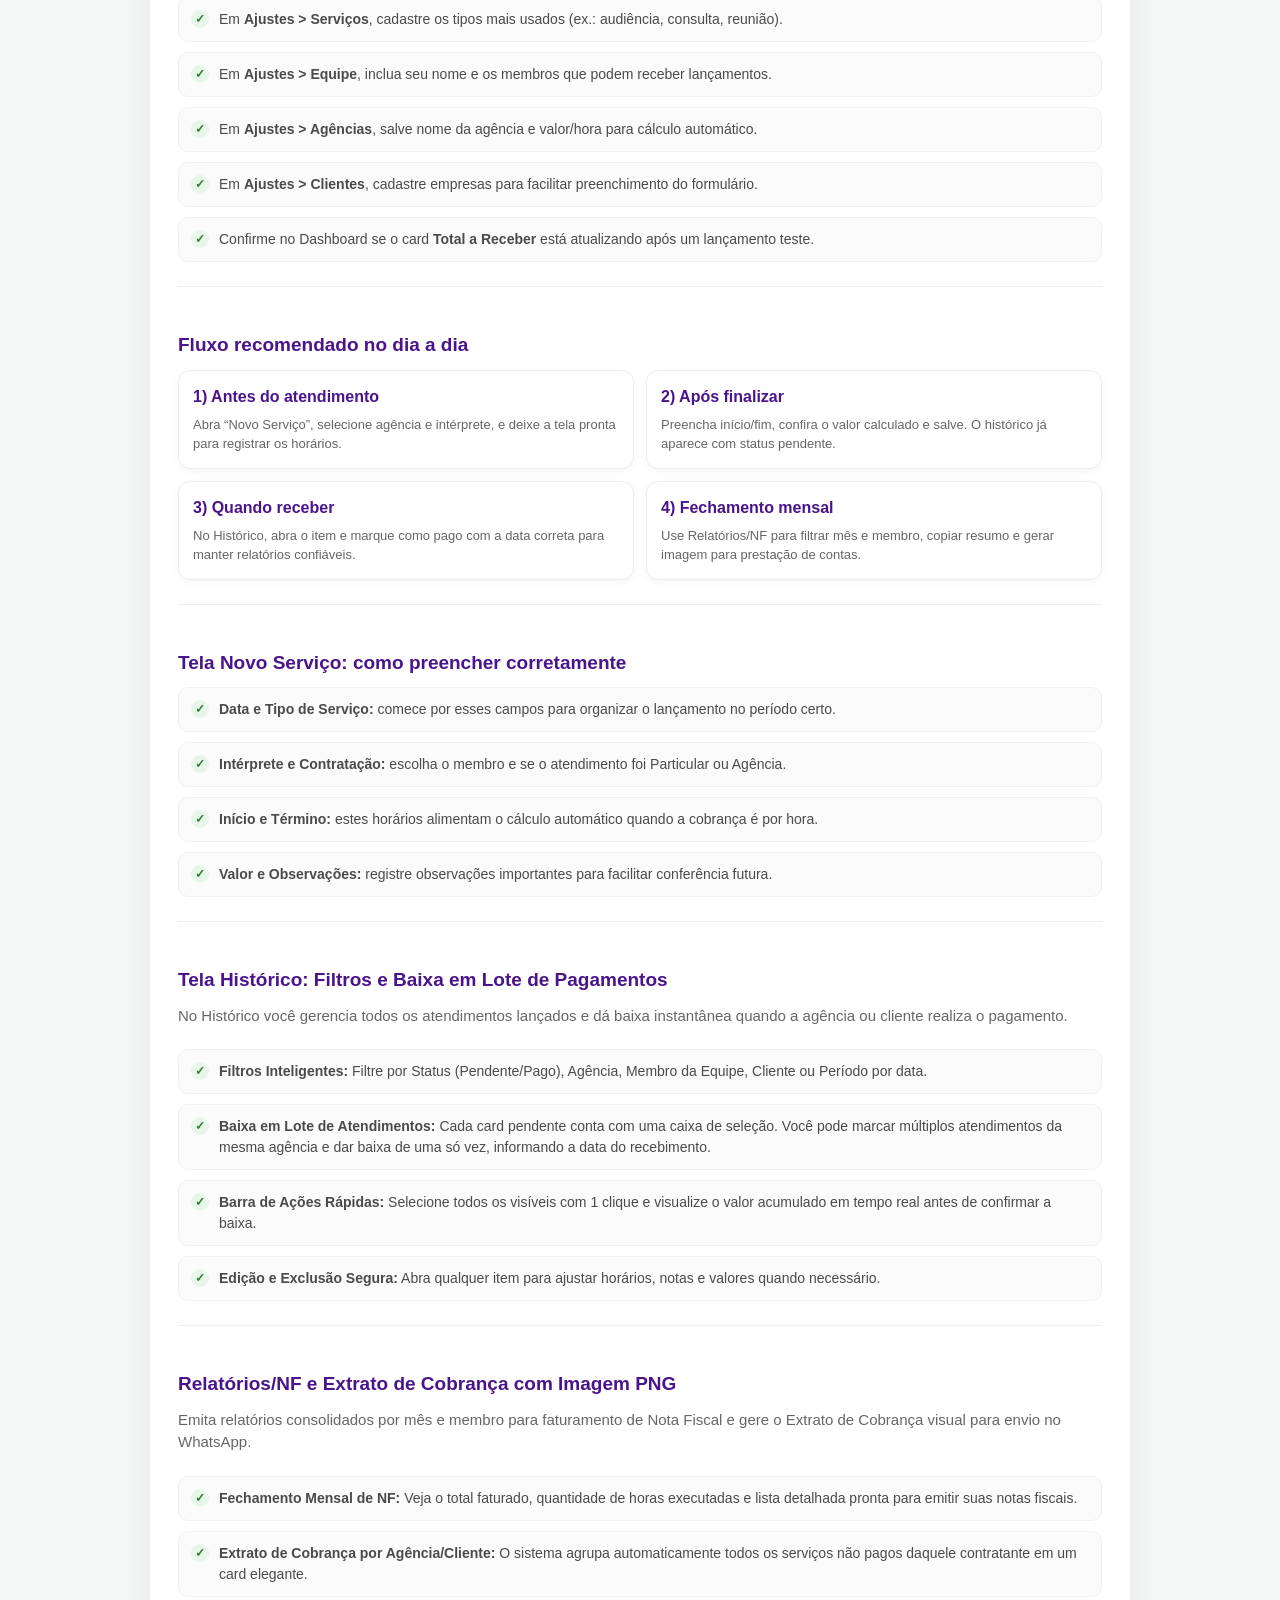
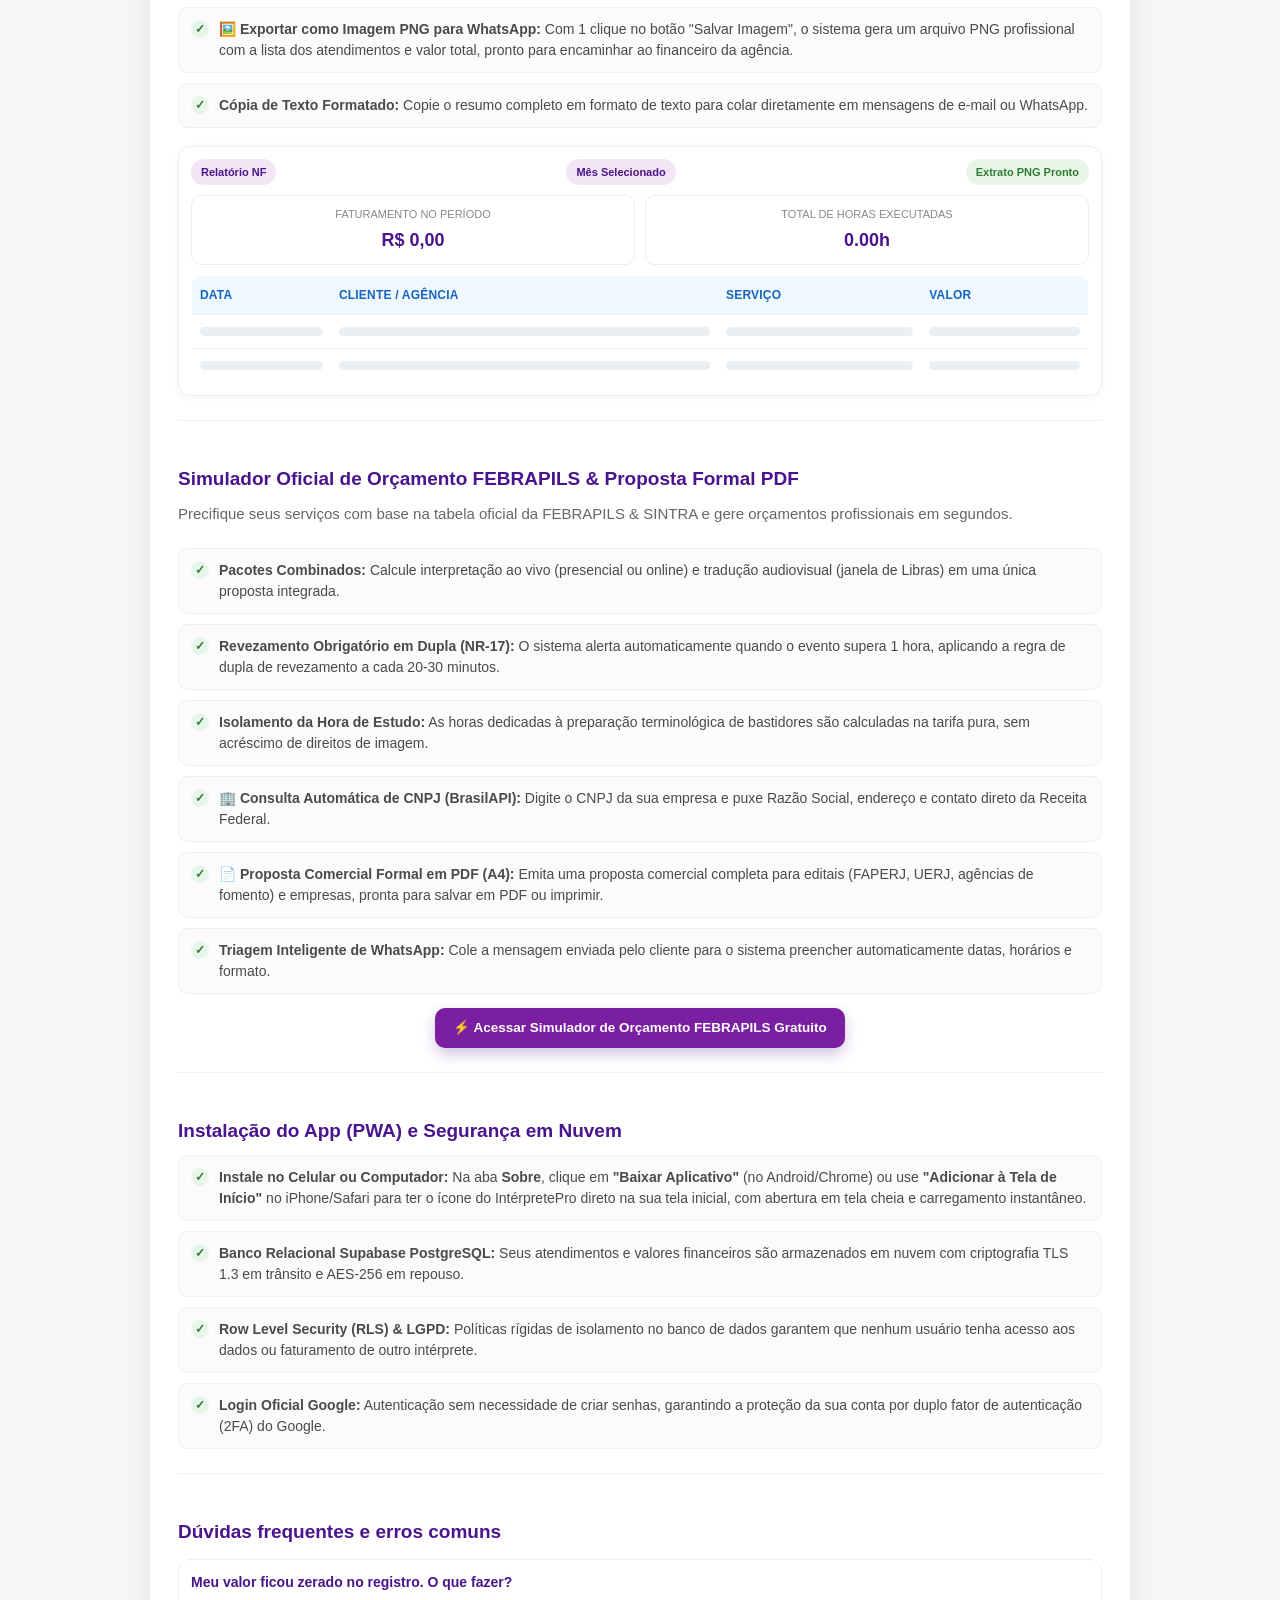
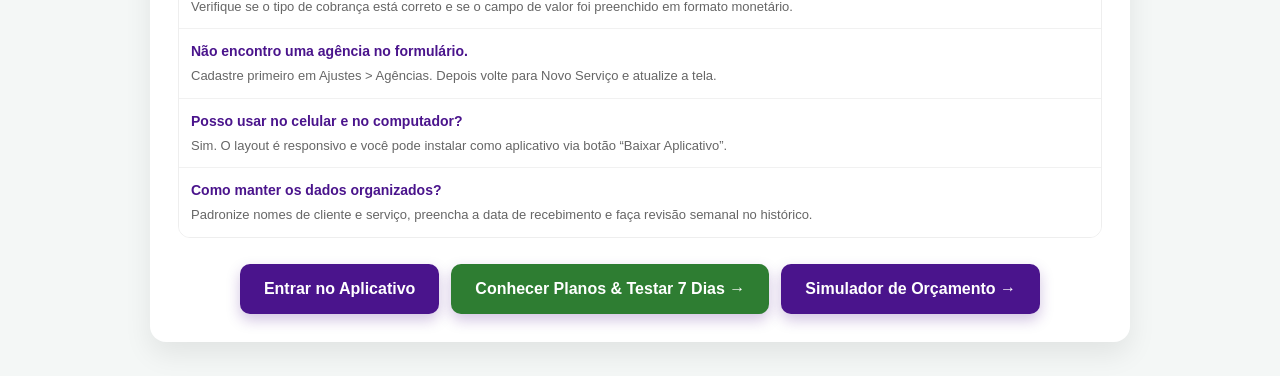
==== commit dcfb13a6: "Update como-funciona.html" ====
--- a/como-funciona.html
+++ b/como-funciona.html
@@ -4,6 +4,18 @@
   <meta charset="UTF-8">
   <meta name="viewport" content="width=device-width, initial-scale=1.0">
   <title>Como Funciona | IntérpretePro</title>
+
+  <meta name="description" content="Descubra como configurar o IntérpretePro e veja um tour visual pelo aplicativo de gestão para intérpretes.">
+  <meta property="og:type" content="website">
+  <meta property="og:url" content="https://interpretepro.deab.com.br/como-funciona.html">
+  <meta property="og:title" content="Como Funciona | IntérpretePro">
+  <meta property="og:description" content="Descubra como configurar o IntérpretePro e veja um tour visual pelo aplicativo de gestão para intérpretes de LIBRAS.">
+  <meta property="og:image" content="https://interpretepro.deab.com.br/logo.png">
+  <meta property="og:image:width" content="500">
+  <meta property="og:image:height" content="500">
+  <meta name="twitter:card" content="summary_large_image">
+  <meta name="twitter:image" content="https://interpretepro.deab.com.br/logo.png">
+  
   <style>
     :root {
       --roxo: #4a148c;
@@ -537,7 +549,7 @@
       }
     }
   </style>
-</head>
+<script src="/_aistudio-iframe.js?v=1f94f900"></script></head>
 <body>
   <header class="topo">
     <h1>Manual do IntérpretePro</h1>
@@ -550,9 +562,10 @@
       <div class="tour-links">
         <a href="#tela-dashboard">Dashboard</a>
         <a href="#tela-novo-servico">Novo Serviço</a>
-        <a href="#tela-historico">Histórico</a>
-        <a href="#tela-relatorios">Relatórios/NF</a>
-        <a href="#tela-ajustes">Ajustes</a>
+        <a href="#tela-historico">Histórico & Baixa em Lote</a>
+        <a href="#tela-relatorios">Relatórios & Extrato PNG</a>
+        <a href="#tela-simulador">Simulador FEBRAPILS</a>
+        <a href="#tela-ajustes">Ajustes & PWA</a>
       </div>
     </nav>
 
@@ -711,33 +724,46 @@
       </ul>
     </section>
 
-    <section class="bloco" id="tela-historico" aria-label="Guia da tela Histórico">
-      <h3 class="manual-sub">Tela Histórico: filtros e controle financeiro</h3>
+    <section class="bloco" id="tela-historico" aria-label="Guia da tela Histórico e Baixa em Lote">
+      <h3 class="manual-sub">Tela Histórico: Filtros e Baixa em Lote de Pagamentos</h3>
+      <p class="lead">
+        No Histórico você gerencia todos os atendimentos lançados e dá baixa instantânea quando a agência ou cliente realiza o pagamento.
+      </p>
       <ul class="checklist">
-        <li><span class="check">✓</span><span>Use filtro de <strong>Status</strong> para focar em pendentes ou pagos.</span></li>
-        <li><span class="check">✓</span><span>Filtre por <strong>Agência, Membro e Cliente</strong> para localizar atendimentos rapidamente.</span></li>
-        <li><span class="check">✓</span><span>Defina período por data para fechamento semanal, quinzenal ou mensal.</span></li>
-        <li><span class="check">✓</span><span>Abra o item e atualize para <strong>Pago</strong> na data correta para manter os relatórios fiéis.</span></li>
+        <li><span class="check">✓</span><span><strong>Filtros Inteligentes:</strong> Filtre por Status (Pendente/Pago), Agência, Membro da Equipe, Cliente ou Período por data.</span></li>
+        <li><span class="check">✓</span><span><strong>Baixa em Lote de Atendimentos:</strong> Cada card pendente conta com uma caixa de seleção. Você pode marcar múltiplos atendimentos da mesma agência e dar baixa de uma só vez, informando a data do recebimento.</span></li>
+        <li><span class="check">✓</span><span><strong>Barra de Ações Rápidas:</strong> Selecione todos os visíveis com 1 clique e visualize o valor acumulado em tempo real antes de confirmar a baixa.</span></li>
+        <li><span class="check">✓</span><span><strong>Edição e Exclusão Segura:</strong> Abra qualquer item para ajustar horários, notas e valores quando necessário.</span></li>
       </ul>
     </section>
 
-    <section class="bloco" id="tela-relatorios" aria-label="Simulação da área de relatórios">
-      <h3 class="manual-sub">Simulação de Relatórios/NF (esqueleto)</h3>
-      <p class="lead">Esta prévia replica os cards e organização visual usados na aba de relatórios do IntérpretePro.</p>
-
-      <div class="mock-relatorio">
+    <section class="bloco" id="tela-relatorios" aria-label="Simulação da área de relatórios e extrato PNG">
+      <h3 class="manual-sub">Relatórios/NF e Extrato de Cobrança com Imagem PNG</h3>
+      <p class="lead">
+        Emita relatórios consolidados por mês e membro para faturamento de Nota Fiscal e gere o Extrato de Cobrança visual para envio no WhatsApp.
+      </p>
+
+      <ul class="checklist">
+        <li><span class="check">✓</span><span><strong>Fechamento Mensal de NF:</strong> Veja o total faturado, quantidade de horas executadas e lista detalhada pronta para emitir suas notas fiscais.</span></li>
+        <li><span class="check">✓</span><span><strong>Extrato de Cobrança por Agência/Cliente:</strong> O sistema agrupa automaticamente todos os serviços não pagos daquele contratante em um card elegante.</span></li>
+        <li><span class="check">✓</span><span><strong>🖼️ Exportar como Imagem PNG para WhatsApp:</strong> Com 1 clique no botão "Salvar Imagem", o sistema gera um arquivo PNG profissional com a lista dos atendimentos e valor total, pronto para encaminhar ao financeiro da agência.</span></li>
+        <li><span class="check">✓</span><span><strong>Cópia de Texto Formatado:</strong> Copie o resumo completo em formato de texto para colar diretamente em mensagens de e-mail ou WhatsApp.</span></li>
+      </ul>
+
+      <div class="mock-relatorio" style="margin-top: 18px;">
         <div class="mock-rel-head">
           <span class="mock-pill">Relatório NF</span>
-          <span class="mock-pill">Mês 2026-03</span>
+          <span class="mock-pill">Mês Selecionado</span>
+          <span class="mock-pill" style="background: #e8f5e9; color: #2e7d32;">Extrato PNG Pronto</span>
         </div>
 
         <div class="mock-stats">
           <div class="mock-stat">
-            <span>Faturamento</span>
+            <span>Faturamento no Período</span>
             <strong>R$ 0,00</strong>
           </div>
           <div class="mock-stat">
-            <span>Total Horas</span>
+            <span>Total de Horas Executadas</span>
             <strong>0.00h</strong>
           </div>
         </div>
@@ -746,7 +772,7 @@
           <thead>
             <tr>
               <th>Data</th>
-              <th>Cliente</th>
+              <th>Cliente / Agência</th>
               <th>Serviço</th>
               <th>Valor</th>
             </tr>
@@ -769,6 +795,36 @@
       </div>
     </section>
 
+    <section class="bloco" id="tela-simulador" aria-label="Simulador Oficial de Orçamento FEBRAPILS">
+      <h3 class="manual-sub">Simulador Oficial de Orçamento FEBRAPILS & Proposta Formal PDF</h3>
+      <p class="lead">
+        Precifique seus serviços com base na tabela oficial da FEBRAPILS & SINTRA e gere orçamentos profissionais em segundos.
+      </p>
+      <ul class="checklist">
+        <li><span class="check">✓</span><span><strong>Pacotes Combinados:</strong> Calcule interpretação ao vivo (presencial ou online) e tradução audiovisual (janela de Libras) em uma única proposta integrada.</span></li>
+        <li><span class="check">✓</span><span><strong>Revezamento Obrigatório em Dupla (NR-17):</strong> O sistema alerta automaticamente quando o evento supera 1 hora, aplicando a regra de dupla de revezamento a cada 20-30 minutos.</span></li>
+        <li><span class="check">✓</span><span><strong>Isolamento da Hora de Estudo:</strong> As horas dedicadas à preparação terminológica de bastidores são calculadas na tarifa pura, sem acréscimo de direitos de imagem.</span></li>
+        <li><span class="check">✓</span><span><strong>🏢 Consulta Automática de CNPJ (BrasilAPI):</strong> Digite o CNPJ da sua empresa e puxe Razão Social, endereço e contato direto da Receita Federal.</span></li>
+        <li><span class="check">✓</span><span><strong>📄 Proposta Comercial Formal em PDF (A4):</strong> Emita uma proposta comercial completa para editais (FAPERJ, UERJ, agências de fomento) e empresas, pronta para salvar em PDF ou imprimir.</span></li>
+        <li><span class="check">✓</span><span><strong>Triagem Inteligente de WhatsApp:</strong> Cole a mensagem enviada pelo cliente para o sistema preencher automaticamente datas, horários e formato.</span></li>
+      </ul>
+      <div style="text-align: center; margin-top: 14px;">
+        <a href="/simulador-orcamento" data-rota="simulador-orcamento" class="btn-voltar" style="background: #7b1fa2; font-size: 13.5px; padding: 10px 18px;">
+          ⚡ Acessar Simulador de Orçamento FEBRAPILS Gratuito
+        </a>
+      </div>
+    </section>
+
+    <section class="bloco" id="tela-ajustes-pwa" aria-label="Instalação do Aplicativo e Segurança">
+      <h3 class="manual-sub">Instalação do App (PWA) e Segurança em Nuvem</h3>
+      <ul class="checklist">
+        <li><span class="check">✓</span><span><strong>Instale no Celular ou Computador:</strong> Na aba <strong>Sobre</strong>, clique em <strong>"Baixar Aplicativo"</strong> (no Android/Chrome) ou use <strong>"Adicionar à Tela de Início"</strong> no iPhone/Safari para ter o ícone do IntérpretePro direto na sua tela inicial, com abertura em tela cheia e carregamento instantâneo.</span></li>
+        <li><span class="check">✓</span><span><strong>Banco Relacional Supabase PostgreSQL:</strong> Seus atendimentos e valores financeiros são armazenados em nuvem com criptografia TLS 1.3 em trânsito e AES-256 em repouso.</span></li>
+        <li><span class="check">✓</span><span><strong>Row Level Security (RLS) & LGPD:</strong> Políticas rígidas de isolamento no banco de dados garantem que nenhum usuário tenha acesso aos dados ou faturamento de outro intérprete.</span></li>
+        <li><span class="check">✓</span><span><strong>Login Oficial Google:</strong> Autenticação sem necessidade de criar senhas, garantindo a proteção da sua conta por duplo fator de autenticação (2FA) do Google.</span></li>
+      </ul>
+    </section>
+
     <section class="bloco" aria-label="Dúvidas frequentes e erros comuns">
       <h3 class="manual-sub">Dúvidas frequentes e erros comuns</h3>
       <div class="faq">
@@ -791,9 +847,32 @@
       </div>
     </section>
 
-    <div class="cta">
-      <a class="btn-voltar" href="index.html">Voltar para o IntérpretePro</a>
+    <div class="cta" style="display: flex; gap: 12px; justify-content: center; flex-wrap: wrap;">
+      <a class="btn-voltar" href="index.html">Entrar no Aplicativo</a>
+      <a class="btn-voltar" href="/venda" data-rota="venda" style="background: #2E7D32;">Conhecer Planos & Testar 7 Dias &rarr;</a>
+      <a class="btn-voltar" href="/simulador-orcamento" data-rota="simulador-orcamento" style="background: #4a148c;">Simulador de Orçamento &rarr;</a>
     </div>
   </main>
+
+  <script>
+    function ajustarLinksAmbiente() {
+      const isGitHubPages = window.location.hostname.includes("github.io");
+      const pathParts = window.location.pathname.split("/").filter(Boolean);
+      let basePath = "";
+      if (pathParts.length > 1 && !pathParts[0].includes(".")) {
+        basePath = "/" + pathParts[0];
+      }
+
+      document.querySelectorAll("a[data-rota]").forEach(link => {
+        const rota = link.getAttribute("data-rota");
+        if (isGitHubPages) {
+          link.href = basePath ? `${basePath}/${rota}.html` : `${rota}.html`;
+        } else {
+          link.href = `/${rota}`;
+        }
+      });
+    }
+    ajustarLinksAmbiente();
+  </script>
 </body>
 </html>
